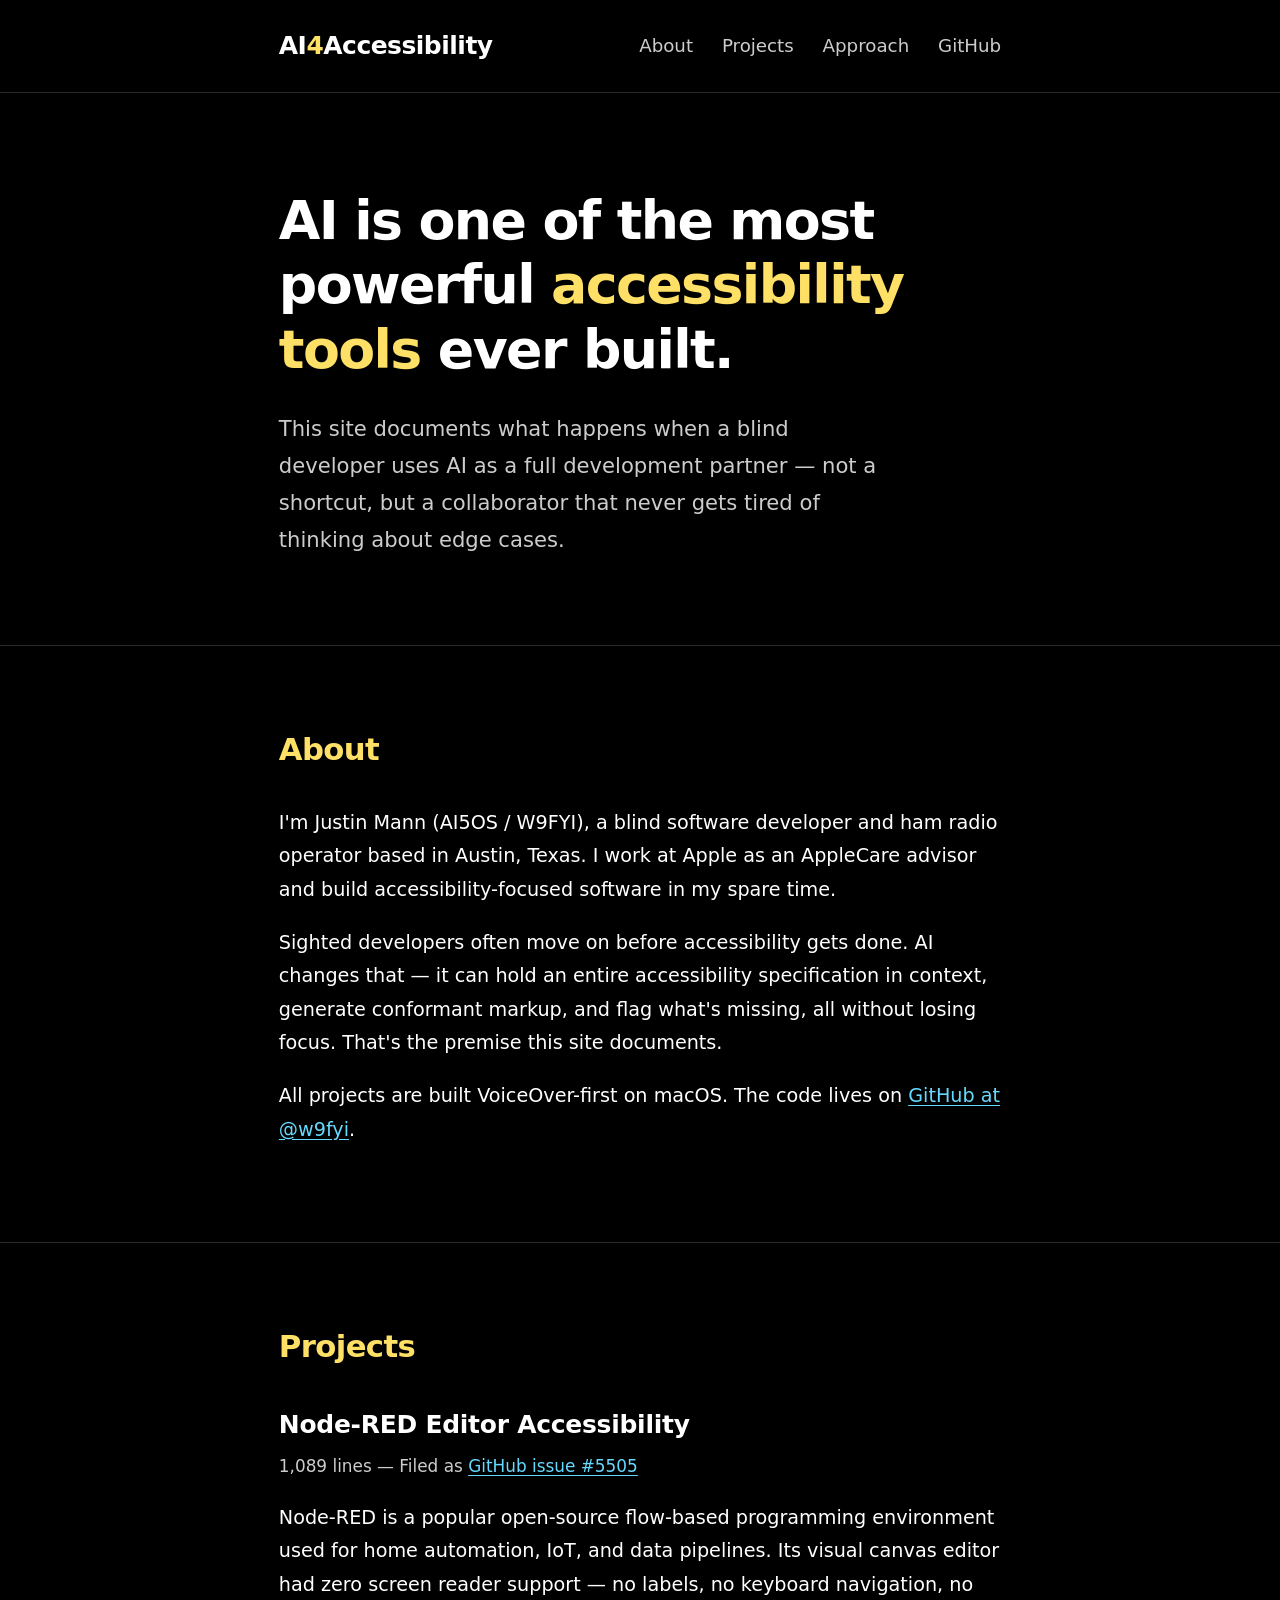
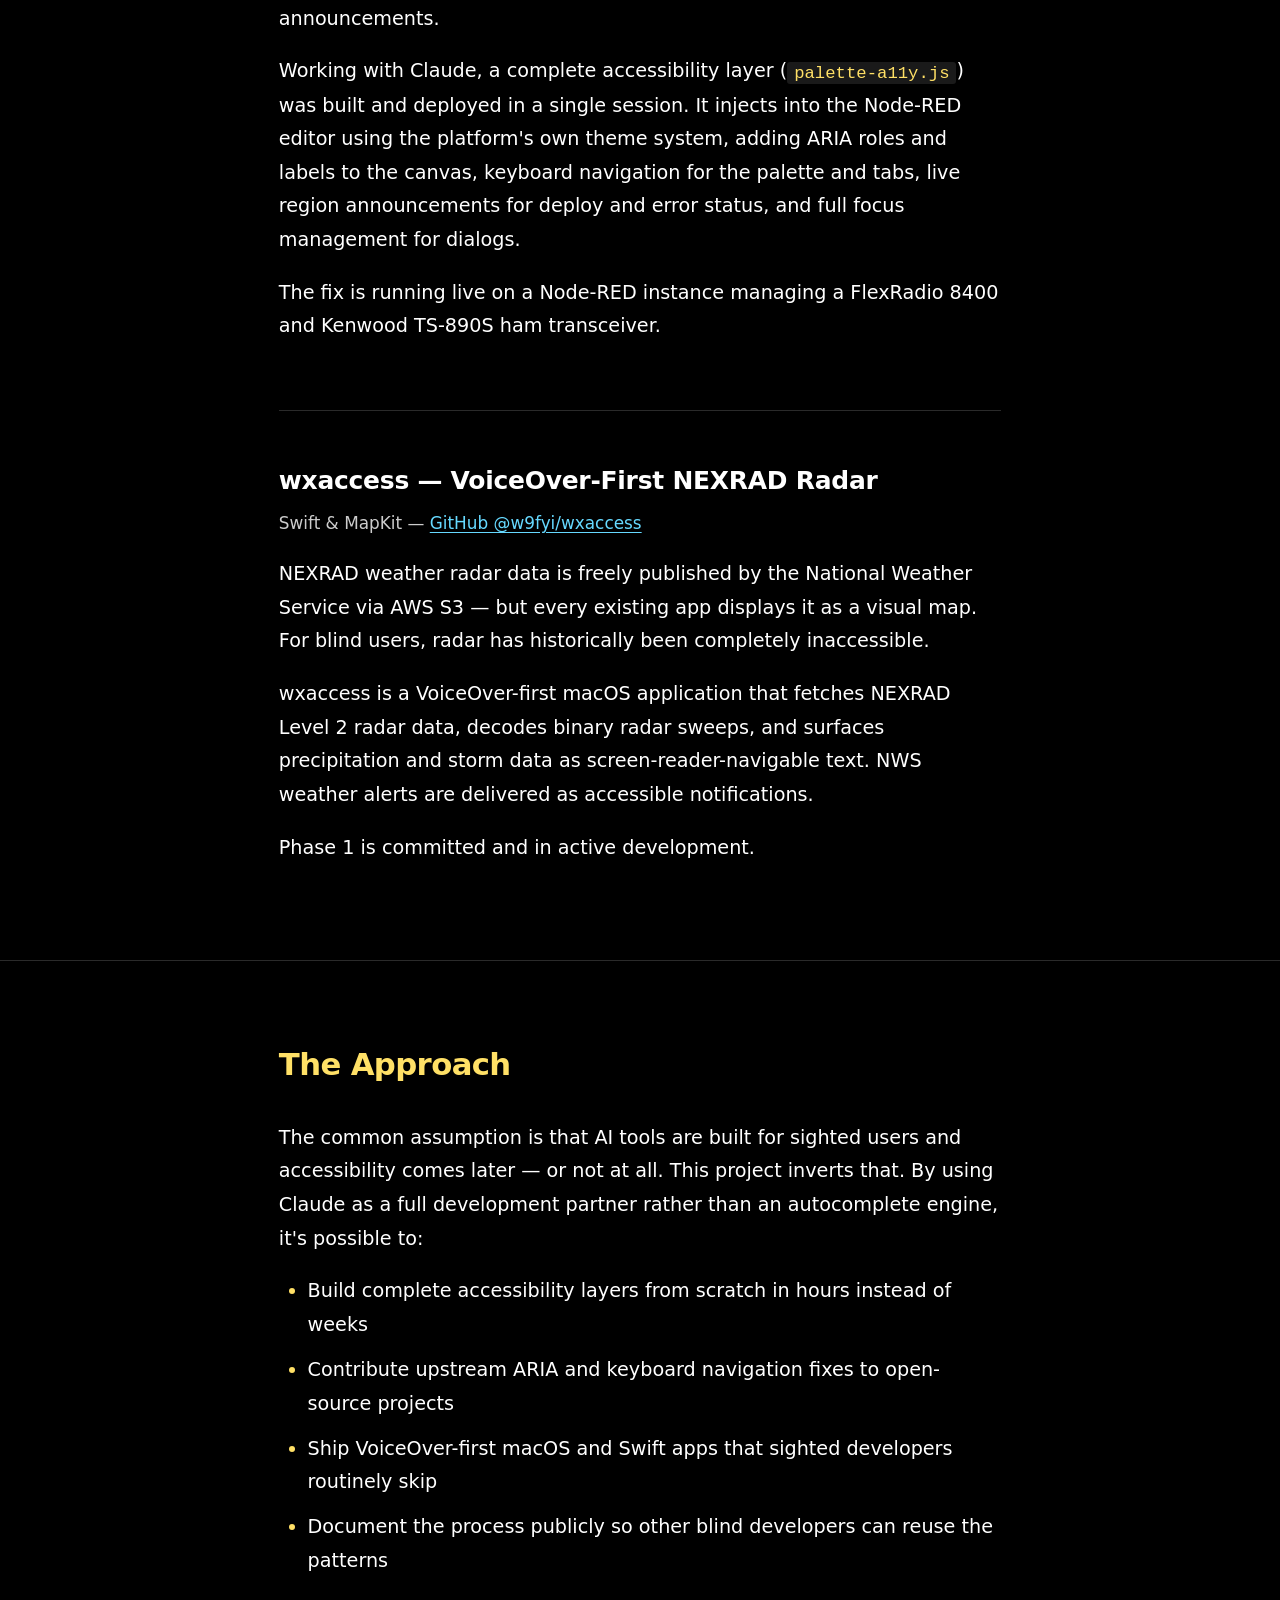
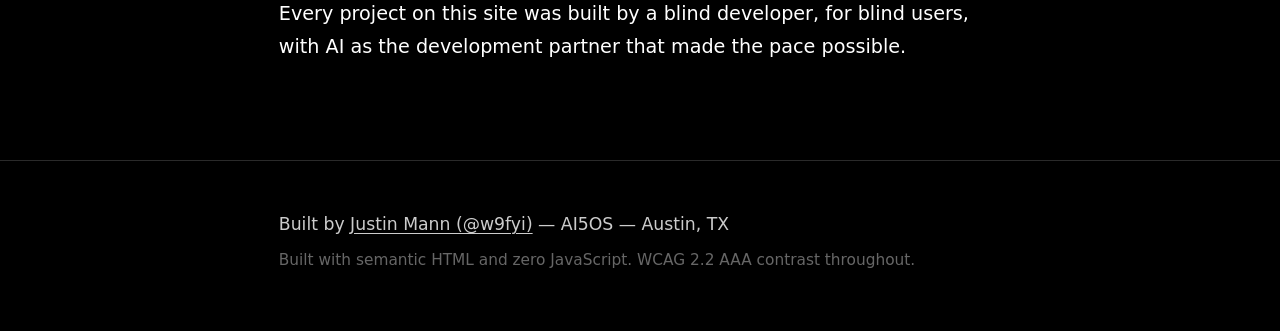
==== index.html @ fe122936 "Initial site: AI4Accessibility launch" ====
<!DOCTYPE html>
<html lang="en">
<head>
  <meta charset="UTF-8">
  <meta name="viewport" content="width=device-width, initial-scale=1.0">
  <title>AI4Accessibility — AI as an Accessibility Tool</title>
  <meta name="description" content="Documenting how AI-assisted development makes software accessible to blind and low-vision users. Projects by Justin Mann (AI5OS), Austin TX.">
  <link rel="stylesheet" href="style.css">
</head>
<body>

  <a class="skip-link" href="#main">Skip to main content</a>

  <header role="banner">
    <div class="container">
      <a href="/" class="site-title">AI<span class="accent">4</span>Accessibility</a>
      <nav aria-label="Main navigation">
        <ul>
          <li><a href="#about">About</a></li>
          <li><a href="#projects">Projects</a></li>
          <li><a href="#approach">Approach</a></li>
          <li><a href="https://github.com/w9fyi" rel="noopener noreferrer">GitHub</a></li>
        </ul>
      </nav>
    </div>
  </header>

  <main id="main">

    <section class="hero" aria-labelledby="hero-heading">
      <div class="container">
        <h1 id="hero-heading">AI is one of the most powerful <span class="accent">accessibility tools</span> ever built.</h1>
        <p class="hero-sub">This site documents what happens when a blind developer uses AI as a full development partner — not a shortcut, but a collaborator that never gets tired of thinking about edge cases.</p>
      </div>
    </section>

    <section id="about" class="section" aria-labelledby="about-heading">
      <div class="container">
        <h2 id="about-heading">About</h2>
        <p>I'm Justin Mann (AI5OS / W9FYI), a blind software developer and ham radio operator based in Austin, Texas. I work at Apple as an AppleCare advisor and build accessibility-focused software in my spare time.</p>
        <p>Sighted developers often move on before accessibility gets done. AI changes that — it can hold an entire accessibility specification in context, generate conformant markup, and flag what's missing, all without losing focus. That's the premise this site documents.</p>
        <p>All projects are built VoiceOver-first on macOS. The code lives on <a href="https://github.com/w9fyi" rel="noopener noreferrer">GitHub at @w9fyi</a>.</p>
      </div>
    </section>

    <section id="projects" class="section" aria-labelledby="projects-heading">
      <div class="container">
        <h2 id="projects-heading">Projects</h2>

        <article class="project" aria-labelledby="nodered-heading">
          <h3 id="nodered-heading">Node-RED Editor Accessibility</h3>
          <p class="project-meta">1,089 lines &mdash; Filed as <a href="https://github.com/node-red/node-red/issues/5505" rel="noopener noreferrer">GitHub issue #5505</a></p>
          <p>Node-RED is a popular open-source flow-based programming environment used for home automation, IoT, and data pipelines. Its visual canvas editor had zero screen reader support — no labels, no keyboard navigation, no announcements.</p>
          <p>Working with Claude, a complete accessibility layer (<code>palette-a11y.js</code>) was built and deployed in a single session. It injects into the Node-RED editor using the platform's own theme system, adding ARIA roles and labels to the canvas, keyboard navigation for the palette and tabs, live region announcements for deploy and error status, and full focus management for dialogs.</p>
          <p>The fix is running live on a Node-RED instance managing a FlexRadio 8400 and Kenwood TS-890S ham transceiver.</p>
        </article>

        <article class="project" aria-labelledby="wxaccess-heading">
          <h3 id="wxaccess-heading">wxaccess — VoiceOver-First NEXRAD Radar</h3>
          <p class="project-meta">Swift &amp; MapKit &mdash; <a href="https://github.com/w9fyi/wxaccess" rel="noopener noreferrer">GitHub @w9fyi/wxaccess</a></p>
          <p>NEXRAD weather radar data is freely published by the National Weather Service via AWS S3 — but every existing app displays it as a visual map. For blind users, radar has historically been completely inaccessible.</p>
          <p>wxaccess is a VoiceOver-first macOS application that fetches NEXRAD Level 2 radar data, decodes binary radar sweeps, and surfaces precipitation and storm data as screen-reader-navigable text. NWS weather alerts are delivered as accessible notifications.</p>
          <p>Phase 1 is committed and in active development.</p>
        </article>

      </div>
    </section>

    <section id="approach" class="section" aria-labelledby="approach-heading">
      <div class="container">
        <h2 id="approach-heading">The Approach</h2>
        <p>The common assumption is that AI tools are built for sighted users and accessibility comes later — or not at all. This project inverts that. By using Claude as a full development partner rather than an autocomplete engine, it's possible to:</p>
        <ul>
          <li>Build complete accessibility layers from scratch in hours instead of weeks</li>
          <li>Contribute upstream ARIA and keyboard navigation fixes to open-source projects</li>
          <li>Ship VoiceOver-first macOS and Swift apps that sighted developers routinely skip</li>
          <li>Document the process publicly so other blind developers can reuse the patterns</li>
        </ul>
        <p>Every project on this site was built by a blind developer, for blind users, with AI as the development partner that made the pace possible.</p>
      </div>
    </section>

  </main>

  <footer role="contentinfo">
    <div class="container">
      <p>Built by <a href="https://github.com/w9fyi" rel="noopener noreferrer">Justin Mann (@w9fyi)</a> &mdash; AI5OS &mdash; Austin, TX</p>
      <p class="footer-note">Built with semantic HTML and zero JavaScript. WCAG 2.2 AAA contrast throughout.</p>
    </div>
  </footer>

</body>
</html>
---- style.css ----
:root {
  --bg: #000000;
  --bg-alt: #0d0d0d;
  --text: #ffffff;
  --text-muted: #cccccc;
  --accent: #ffe066;
  --link: #66d9ff;
  --link-hover: #ffffff;
  --focus: #ffe066;
  --border: #2a2a2a;
  --font: system-ui, -apple-system, 'Segoe UI', Helvetica, Arial, sans-serif;
  --max-width: 780px;
}

*, *::before, *::after {
  box-sizing: border-box;
  margin: 0;
  padding: 0;
}

html {
  font-size: 1.2rem;
  scroll-behavior: smooth;
}

body {
  background: var(--bg);
  color: var(--text);
  font-family: var(--font);
  line-height: 1.75;
}

/* Skip link */
.skip-link {
  position: absolute;
  top: -100%;
  left: 1rem;
  background: var(--accent);
  color: #000;
  padding: 0.5rem 1.25rem;
  font-weight: 700;
  font-size: 1rem;
  text-decoration: none;
  border-radius: 0 0 4px 4px;
  z-index: 9999;
}
.skip-link:focus {
  top: 0;
}

/* Focus */
:focus-visible {
  outline: 3px solid var(--focus);
  outline-offset: 4px;
}

/* Links */
a {
  color: var(--link);
  text-decoration: underline;
  text-underline-offset: 3px;
}
a:hover {
  color: var(--link-hover);
}

/* Accent */
.accent {
  color: var(--accent);
}

/* Container */
.container {
  max-width: var(--max-width);
  margin: 0 auto;
  padding: 0 1.5rem;
}

/* Header */
header {
  border-bottom: 1px solid var(--border);
  padding: 1.25rem 0;
  position: sticky;
  top: 0;
  background: var(--bg);
  z-index: 100;
}
header .container {
  display: flex;
  align-items: center;
  justify-content: space-between;
  flex-wrap: wrap;
  gap: 0.75rem;
}
.site-title {
  font-size: 1.3rem;
  font-weight: 800;
  color: var(--text);
  text-decoration: none;
  letter-spacing: -0.02em;
}
.site-title:hover {
  color: var(--accent);
}
nav ul {
  list-style: none;
  display: flex;
  gap: 1.5rem;
  flex-wrap: wrap;
}
nav a {
  color: var(--text-muted);
  text-decoration: none;
  font-size: 0.95rem;
  font-weight: 500;
}
nav a:hover {
  color: var(--text);
}

/* Hero */
.hero {
  padding: 5rem 0 4.5rem;
  border-bottom: 1px solid var(--border);
}
.hero h1 {
  font-size: clamp(2rem, 5vw, 2.8rem);
  font-weight: 800;
  line-height: 1.2;
  letter-spacing: -0.03em;
  margin-bottom: 1.5rem;
}
.hero-sub {
  font-size: 1.1rem;
  color: var(--text-muted);
  max-width: 620px;
  line-height: 1.75;
}

/* Sections */
.section {
  padding: 4rem 0;
  border-bottom: 1px solid var(--border);
}
.section h2 {
  font-size: 1.6rem;
  font-weight: 700;
  color: var(--accent);
  letter-spacing: -0.02em;
  margin-bottom: 1.5rem;
}
.section p {
  margin-bottom: 1rem;
}
.section ul {
  margin: 0.75rem 0 1rem 1.5rem;
}
.section li {
  margin-bottom: 0.6rem;
}
.section li::marker {
  color: var(--accent);
}

/* Projects */
.project {
  padding-bottom: 2.5rem;
  margin-bottom: 2.5rem;
  border-bottom: 1px solid var(--border);
}
.project:last-child {
  border-bottom: none;
  margin-bottom: 0;
  padding-bottom: 0;
}
.project h3 {
  font-size: 1.3rem;
  font-weight: 700;
  letter-spacing: -0.01em;
  margin-bottom: 0.3rem;
}
.project-meta {
  font-size: 0.88rem;
  color: var(--text-muted);
  margin-bottom: 1rem !important;
}

/* Code */
code {
  font-family: 'SF Mono', 'Fira Code', 'Consolas', monospace;
  font-size: 0.9em;
  background: #1a1a1a;
  padding: 0.1em 0.4em;
  border-radius: 3px;
  color: var(--accent);
}

/* Footer */
footer {
  padding: 2.5rem 0 3rem;
  color: var(--text-muted);
  font-size: 0.9rem;
}
footer p + p {
  margin-top: 0.4rem;
}
footer a {
  color: var(--text-muted);
}
footer a:hover {
  color: var(--text);
}
.footer-note {
  font-size: 0.8rem;
  color: #666;
}

/* Responsive */
@media (max-width: 600px) {
  html {
    font-size: 1.1rem;
  }
  header .container {
    flex-direction: column;
    align-items: flex-start;
  }
  nav ul {
    gap: 1rem;
  }
  .hero {
    padding: 3rem 0 2.5rem;
  }
  .section {
    padding: 2.5rem 0;
  }
}
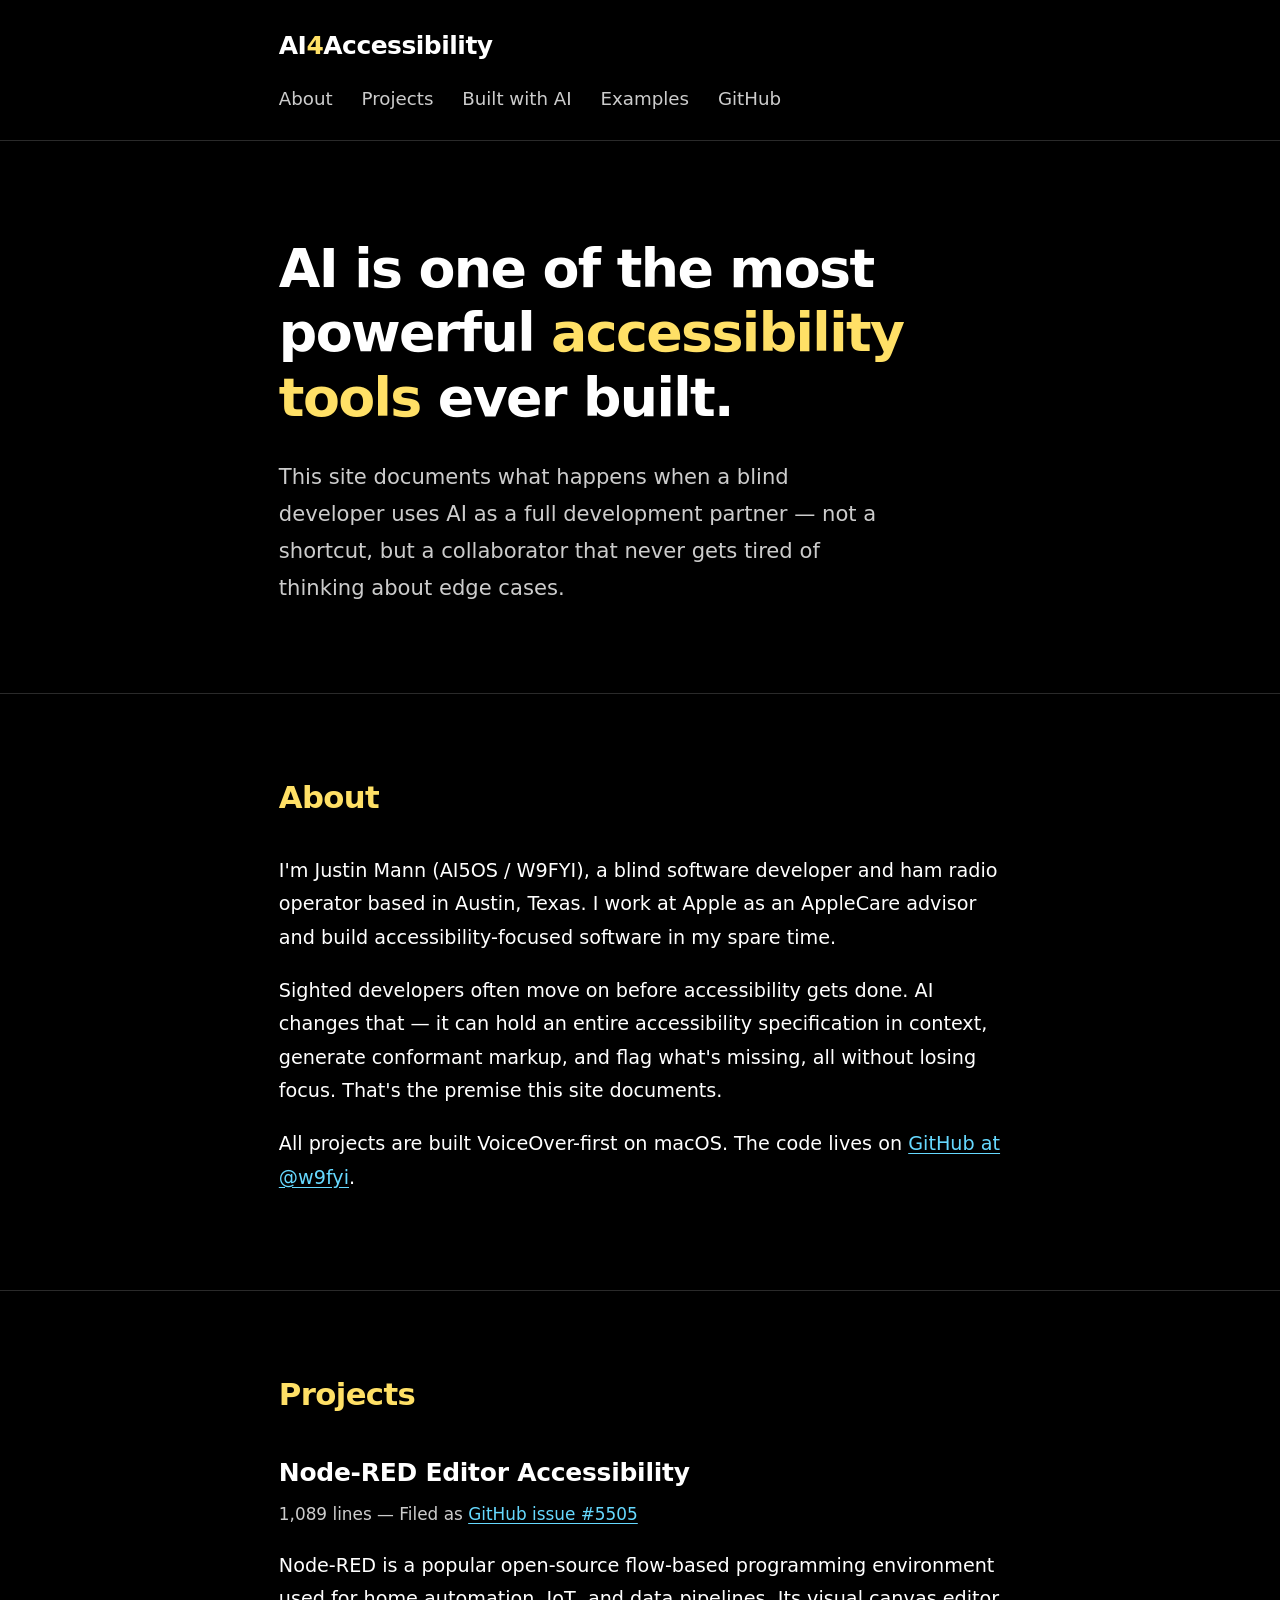
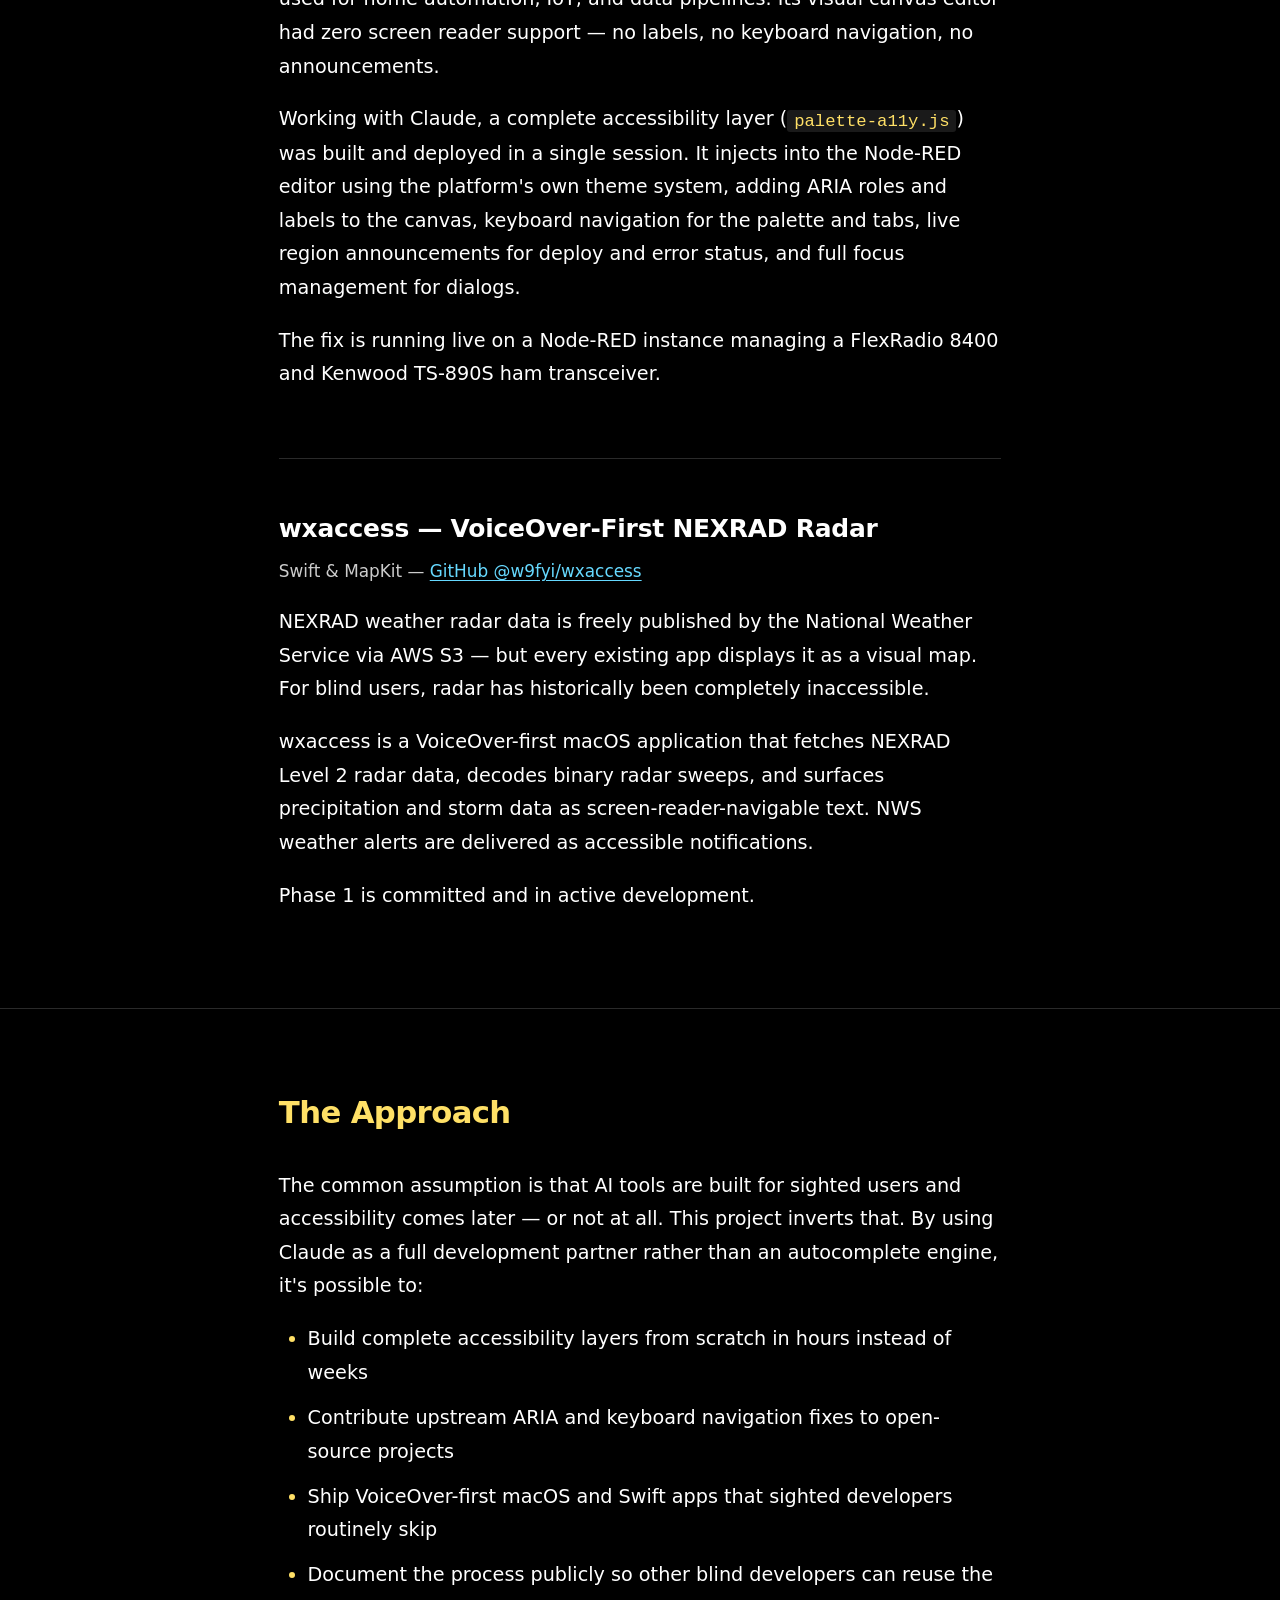
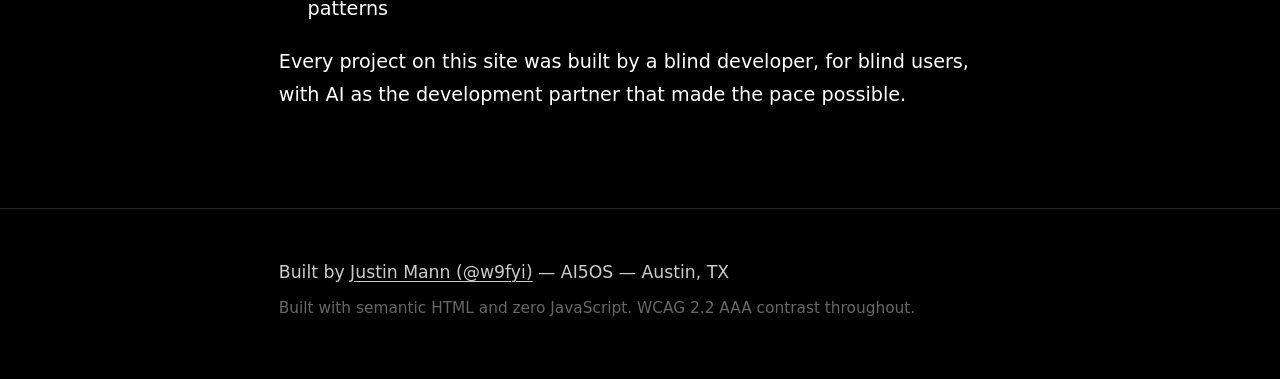
==== commit 665f18c0: "Add Built with AI page, Examples page with 9 live accessibility patterns" ====
--- a/index.html
+++ b/index.html
@@ -18,7 +18,8 @@
         <ul>
           <li><a href="#about">About</a></li>
           <li><a href="#projects">Projects</a></li>
-          <li><a href="#approach">Approach</a></li>
+          <li><a href="/built-with-ai.html">Built with AI</a></li>
+          <li><a href="/examples.html">Examples</a></li>
           <li><a href="https://github.com/w9fyi" rel="noopener noreferrer">GitHub</a></li>
         </ul>
       </nav>
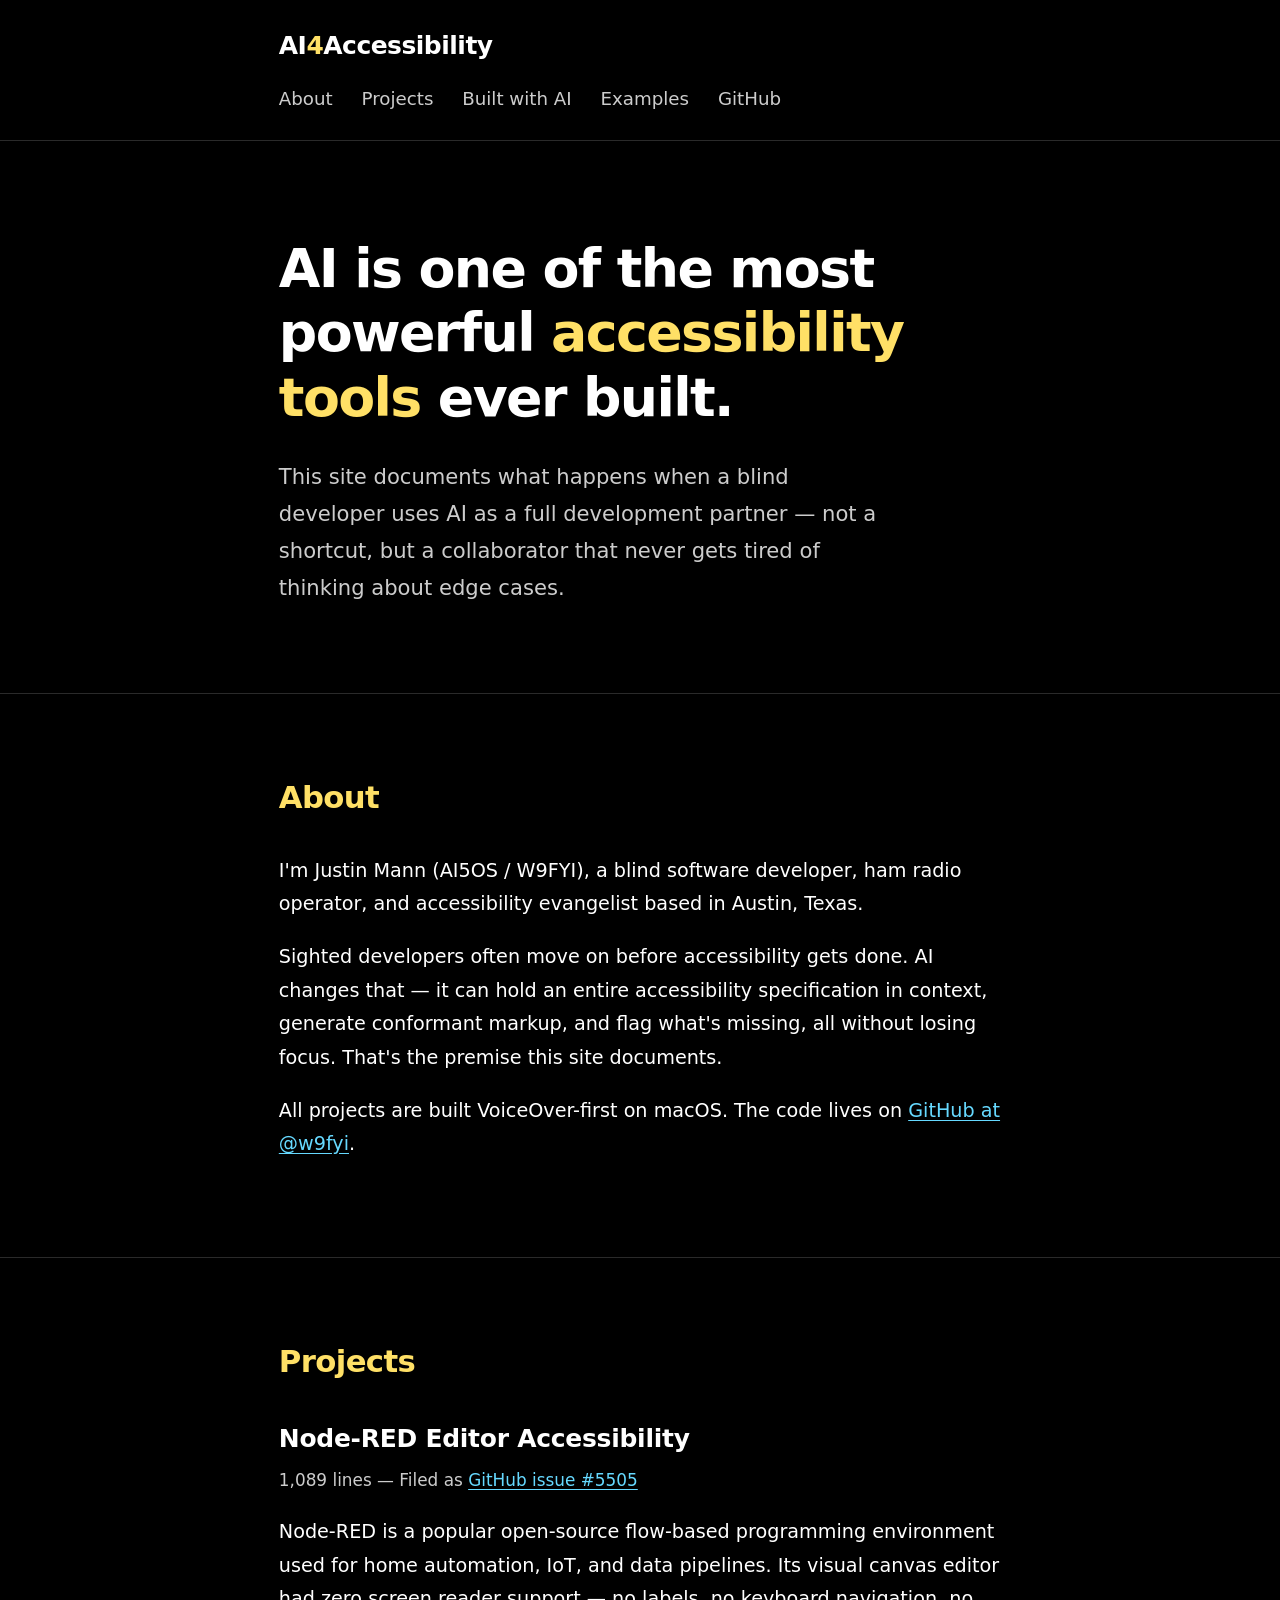
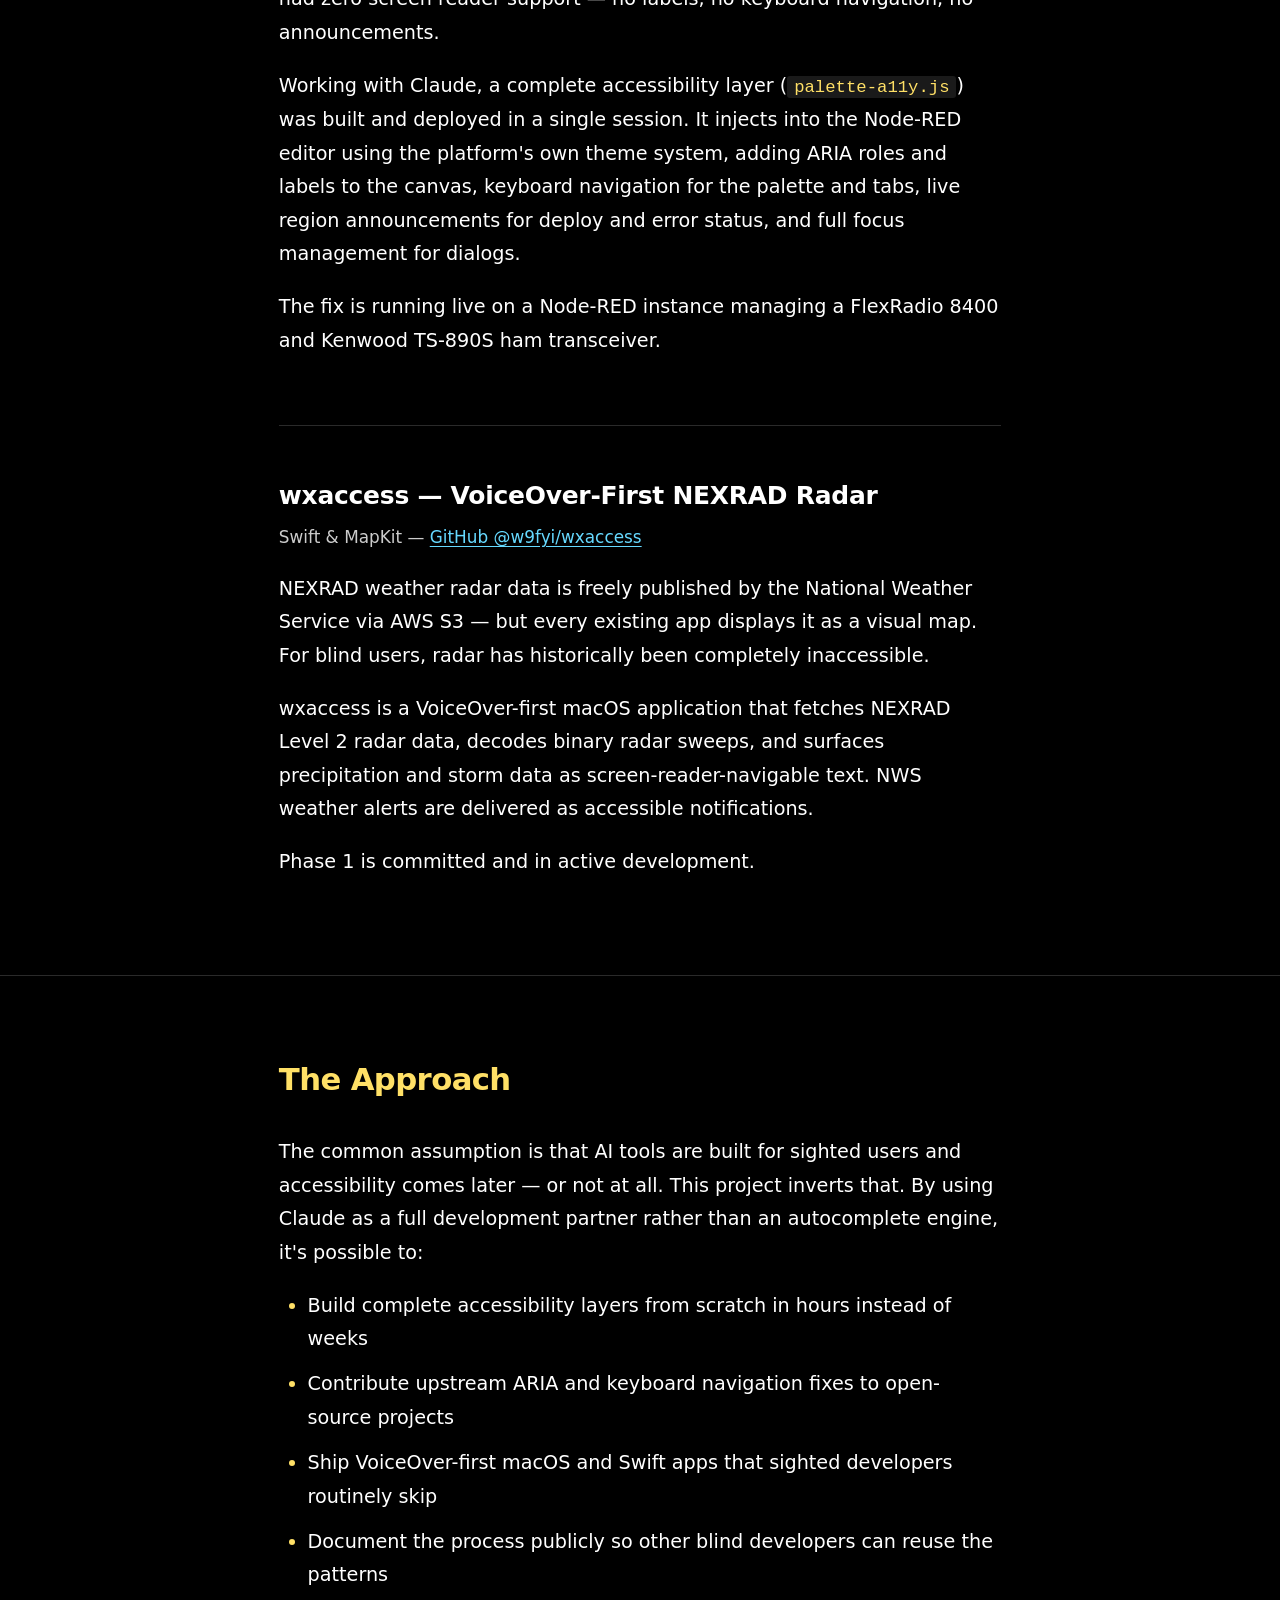
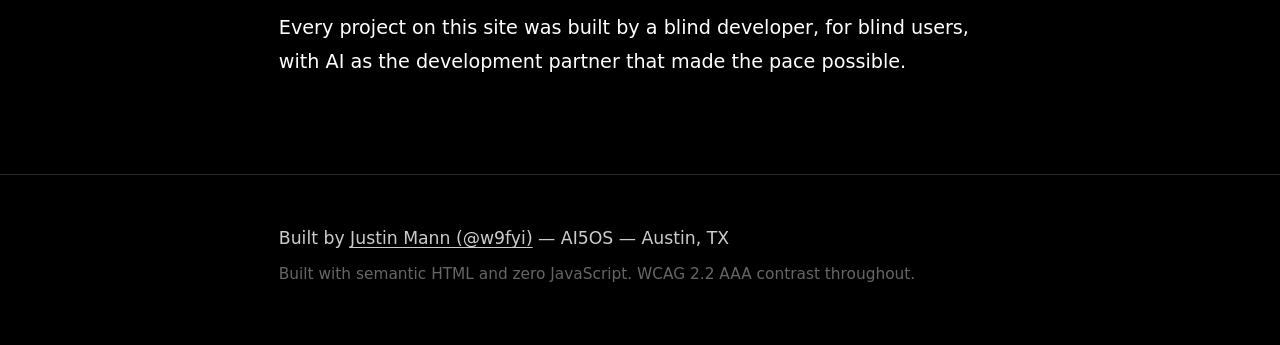
==== commit 7f009f77: "Update bio: accessibility evangelist" ====
--- a/index.html
+++ b/index.html
@@ -38,7 +38,7 @@
     <section id="about" class="section" aria-labelledby="about-heading">
       <div class="container">
         <h2 id="about-heading">About</h2>
-        <p>I'm Justin Mann (AI5OS / W9FYI), a blind software developer and ham radio operator based in Austin, Texas. I work at Apple as an AppleCare advisor and build accessibility-focused software in my spare time.</p>
+        <p>I'm Justin Mann (AI5OS / W9FYI), a blind software developer, ham radio operator, and accessibility evangelist based in Austin, Texas.</p>
         <p>Sighted developers often move on before accessibility gets done. AI changes that — it can hold an entire accessibility specification in context, generate conformant markup, and flag what's missing, all without losing focus. That's the premise this site documents.</p>
         <p>All projects are built VoiceOver-first on macOS. The code lives on <a href="https://github.com/w9fyi" rel="noopener noreferrer">GitHub at @w9fyi</a>.</p>
       </div>
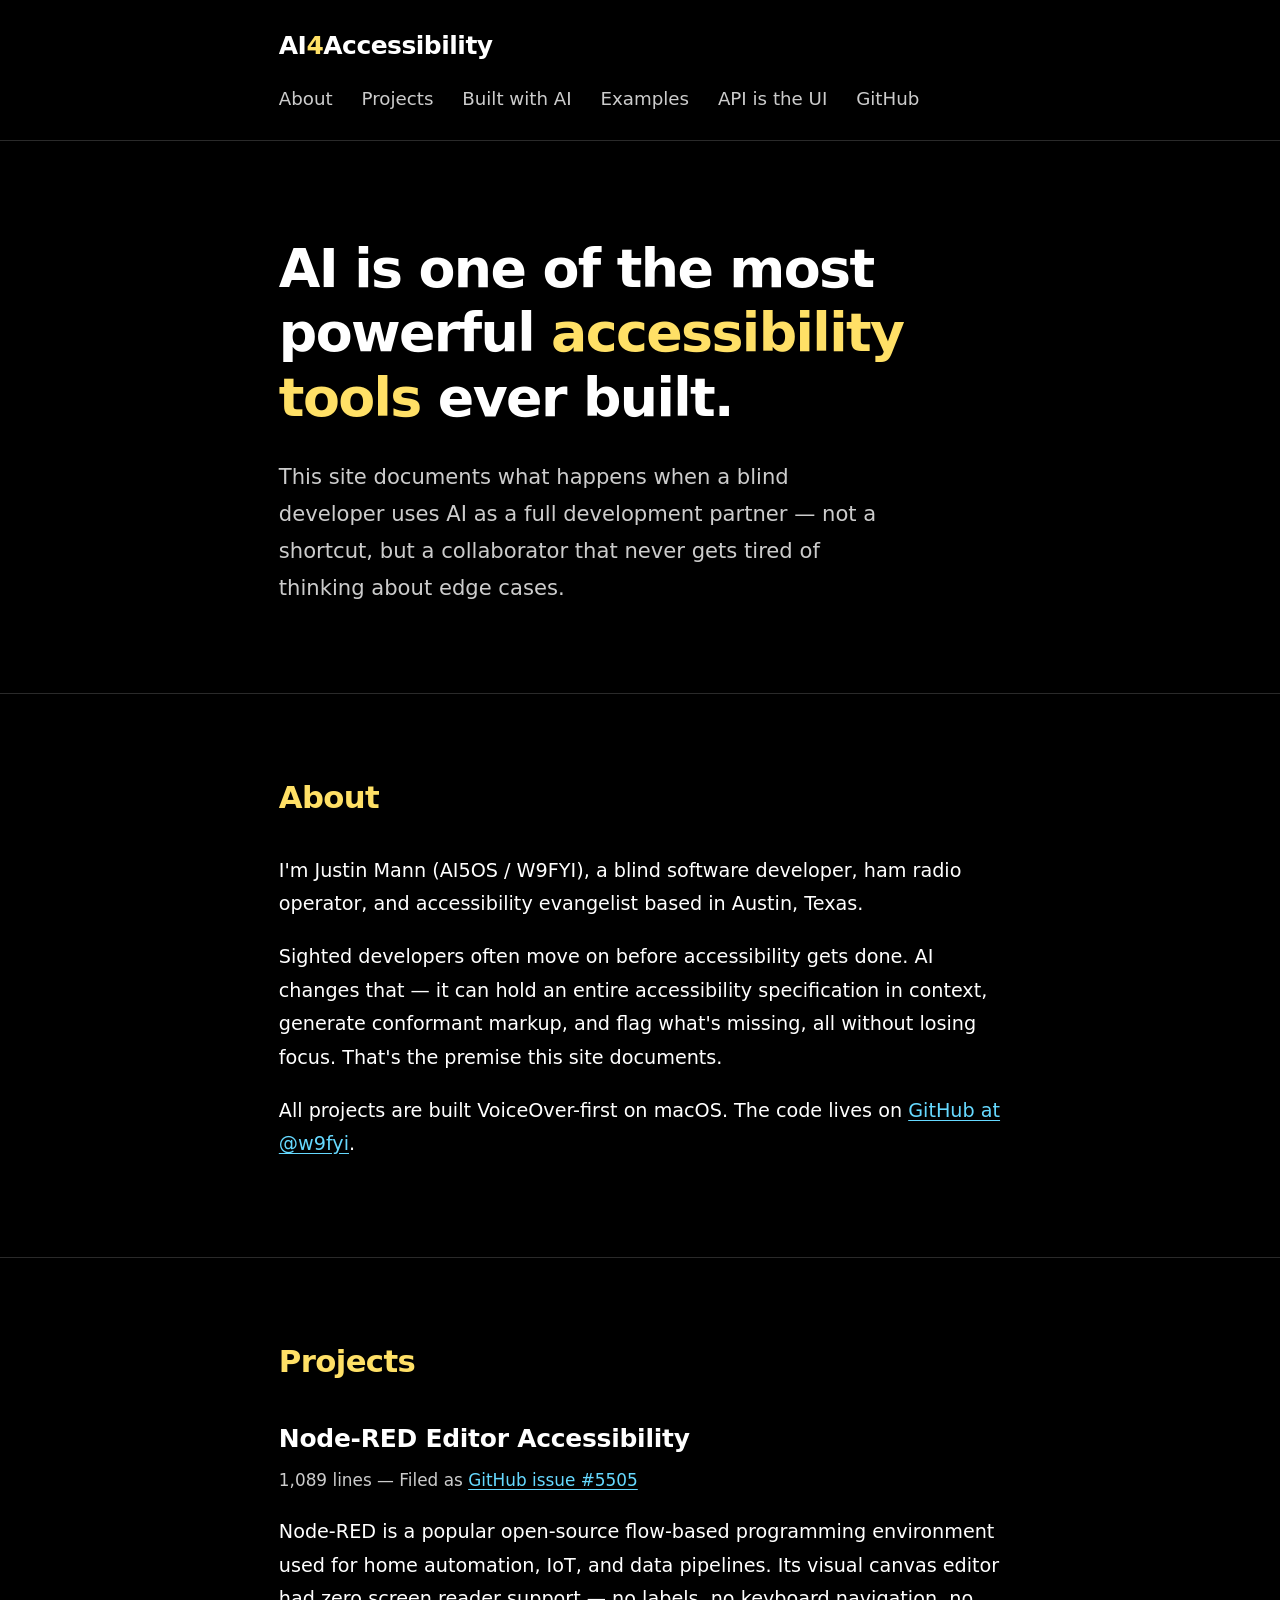
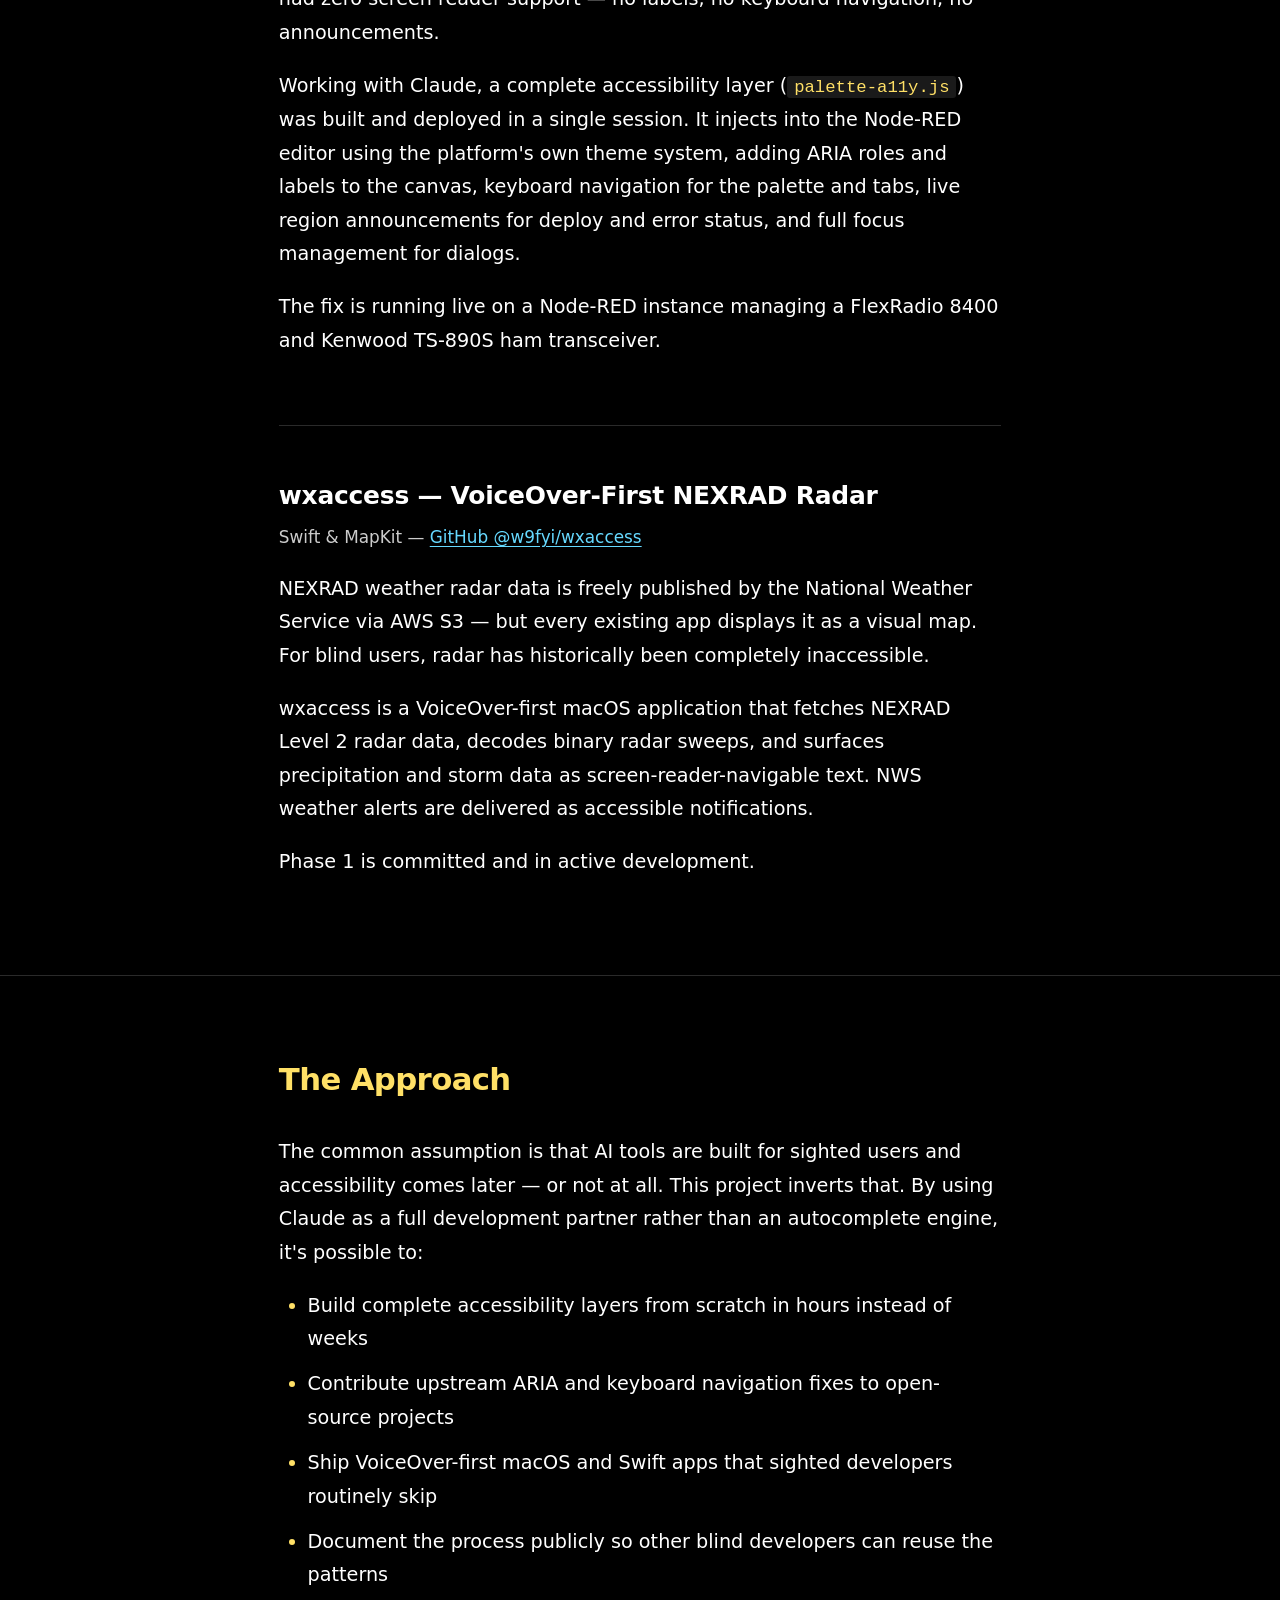
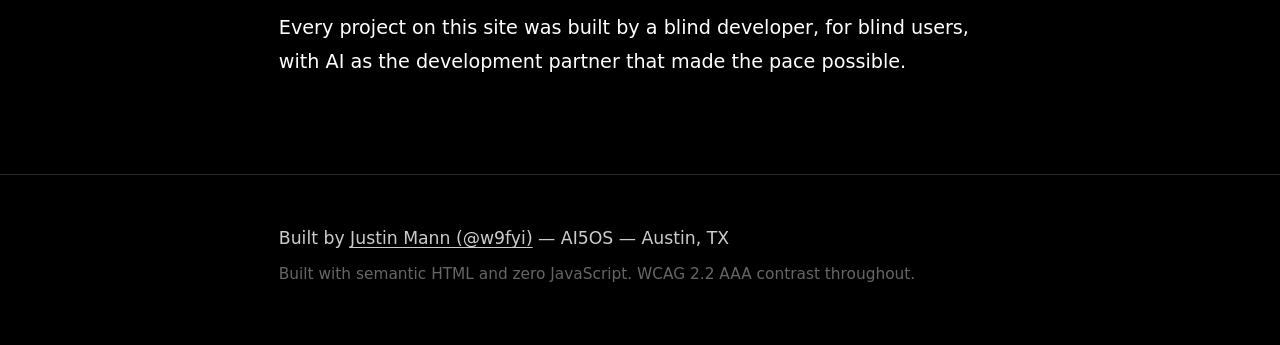
==== commit d9c5a3f4: "Add 'The API is the UI' deep-dive article page New page covering what the accessibility tree, ARIA c" ====
--- a/index.html
+++ b/index.html
@@ -20,6 +20,7 @@
           <li><a href="#projects">Projects</a></li>
           <li><a href="/built-with-ai.html">Built with AI</a></li>
           <li><a href="/examples.html">Examples</a></li>
+          <li><a href="/api-is-the-ui.html">API is the UI</a></li>
           <li><a href="https://github.com/w9fyi" rel="noopener noreferrer">GitHub</a></li>
         </ul>
       </nav>
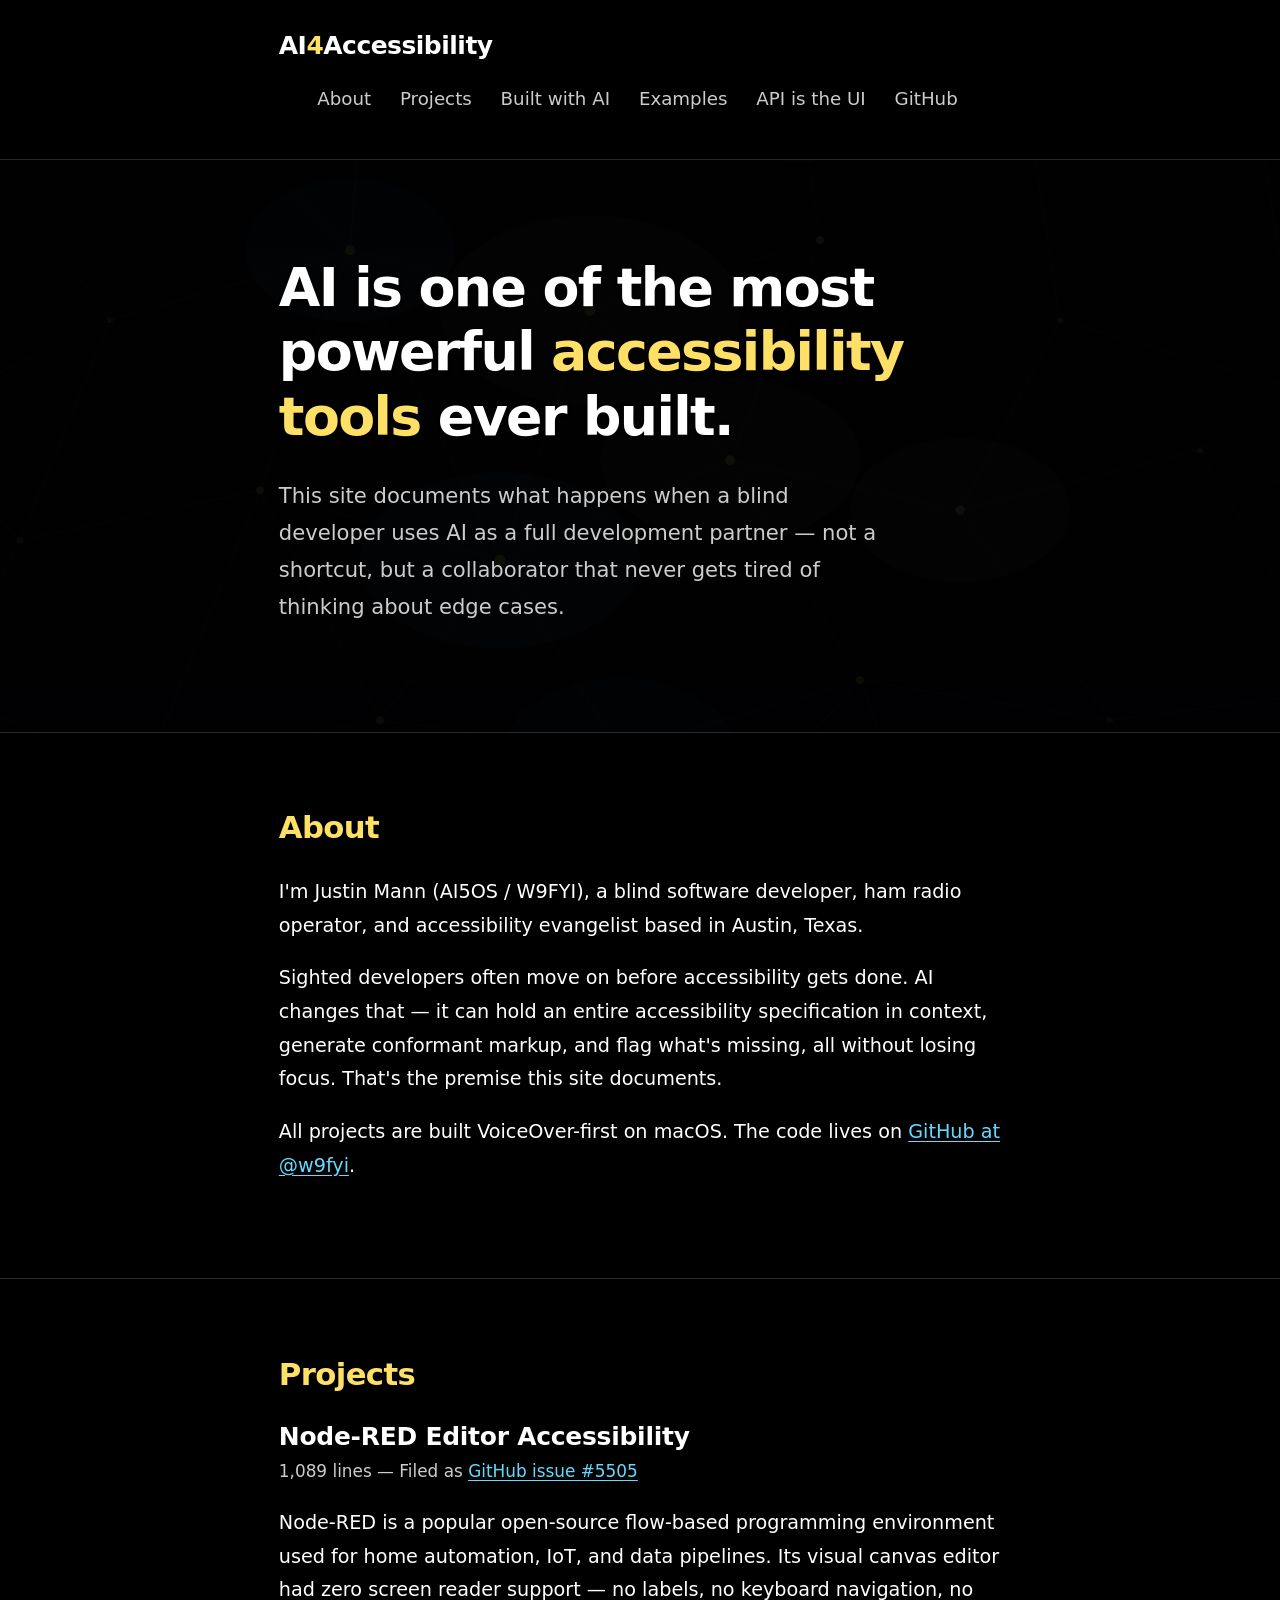
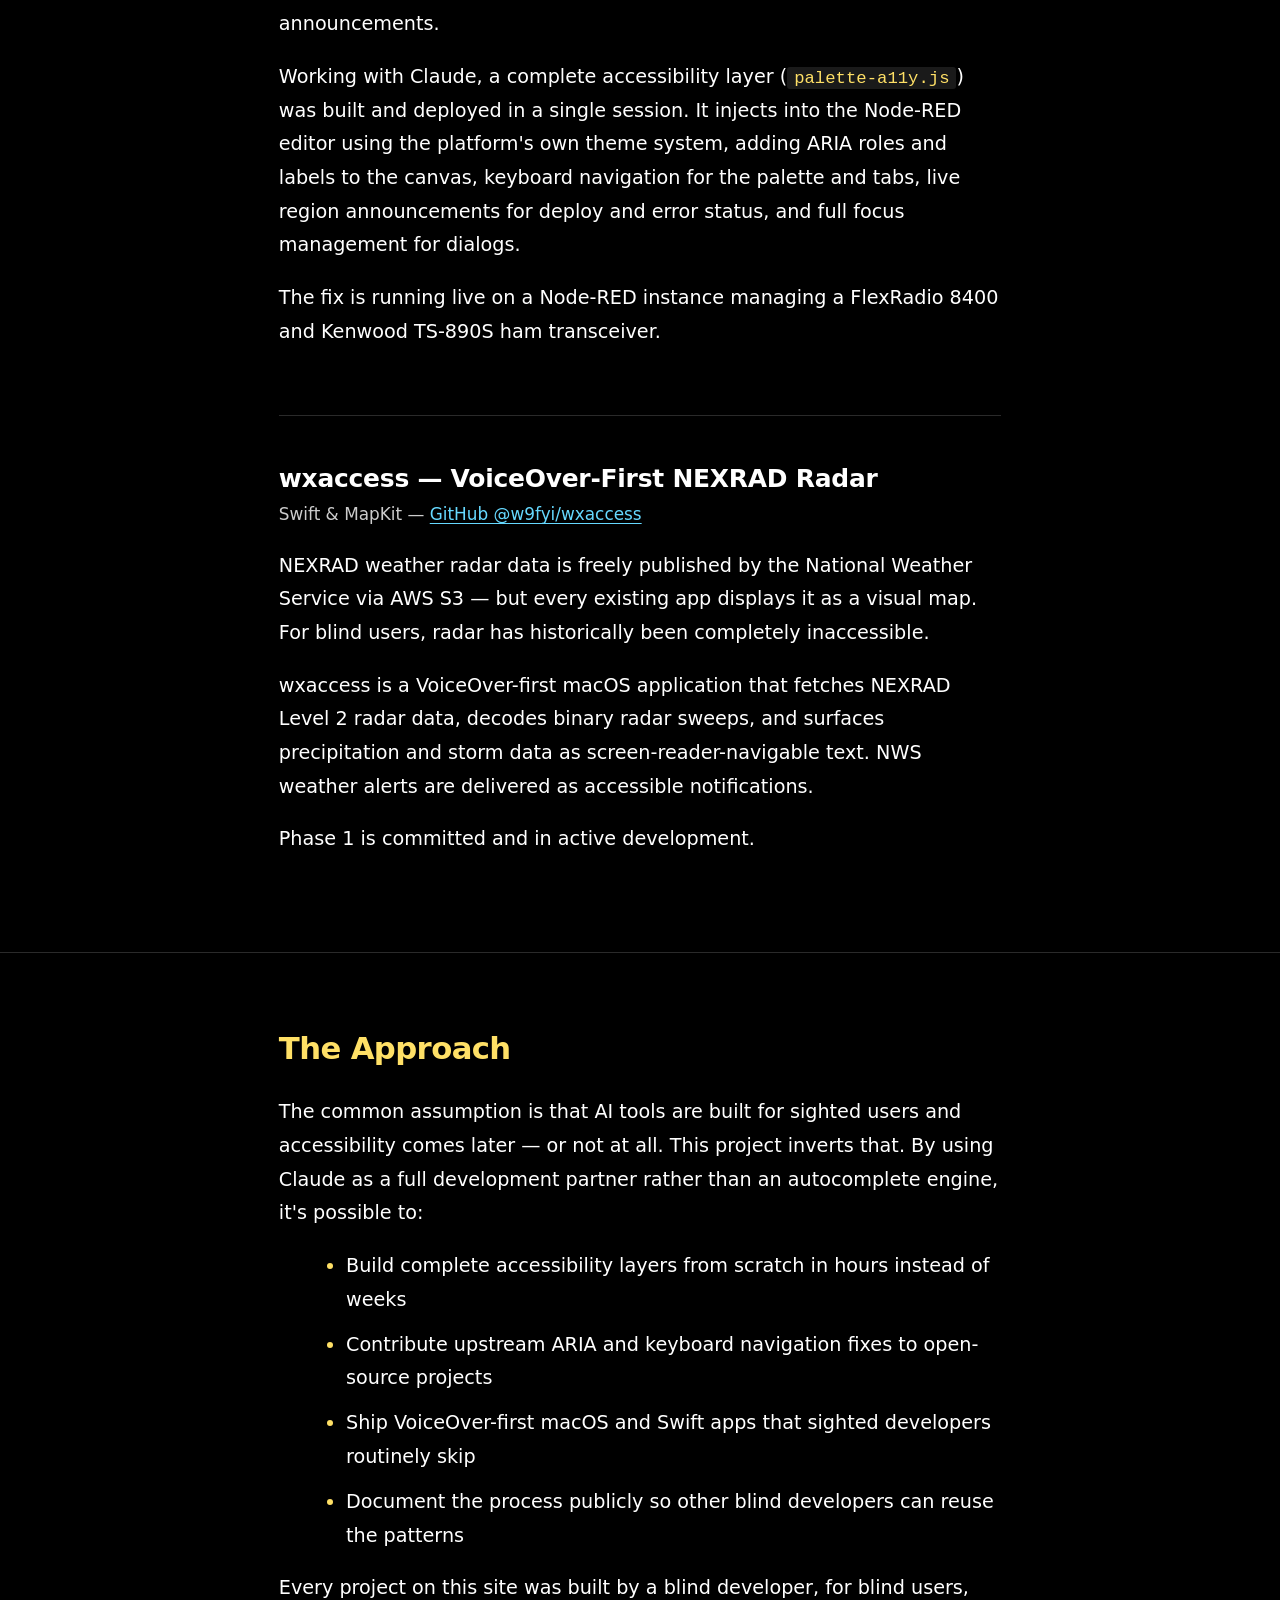
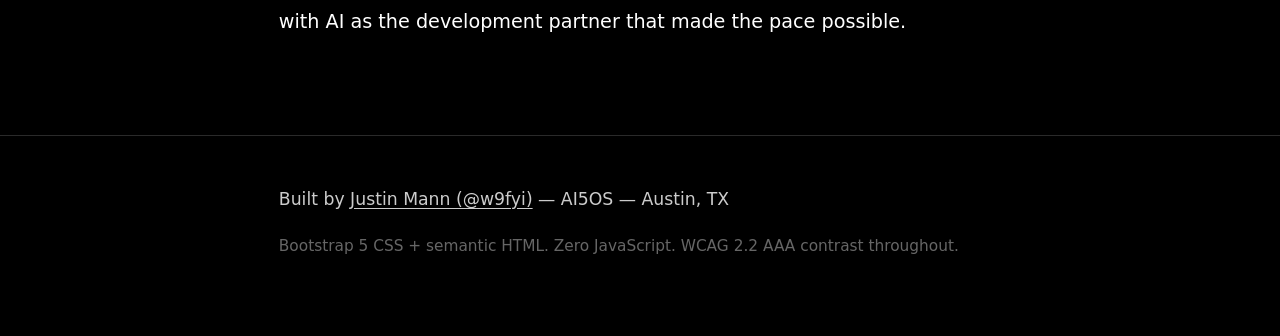
==== commit c143e1af: "Add parallax neural-network background and Bootstrap 5 CSS - bg.svg: new decorative SVG background —" ====
--- a/index.html
+++ b/index.html
@@ -5,6 +5,10 @@
   <meta name="viewport" content="width=device-width, initial-scale=1.0">
   <title>AI4Accessibility — AI as an Accessibility Tool</title>
   <meta name="description" content="Documenting how AI-assisted development makes software accessible to blind and low-vision users. Projects by Justin Mann (AI5OS), Austin TX.">
+  <!-- Bootstrap 5.3 CSS — layout utilities and typographic baseline.
+       No Bootstrap JavaScript is loaded; the site remains zero-JS.
+       Our style.css loads after and overrides Bootstrap where needed. -->
+  <link rel="stylesheet" href="https://cdn.jsdelivr.net/npm/bootstrap@5.3.3/dist/css/bootstrap.min.css" crossorigin="anonymous">
   <link rel="stylesheet" href="style.css">
 </head>
 <body>
@@ -87,7 +91,7 @@
   <footer role="contentinfo">
     <div class="container">
       <p>Built by <a href="https://github.com/w9fyi" rel="noopener noreferrer">Justin Mann (@w9fyi)</a> &mdash; AI5OS &mdash; Austin, TX</p>
-      <p class="footer-note">Built with semantic HTML and zero JavaScript. WCAG 2.2 AAA contrast throughout.</p>
+      <p class="footer-note">Bootstrap 5 CSS + semantic HTML. Zero JavaScript. WCAG 2.2 AAA contrast throughout.</p>
     </div>
   </footer>
 
